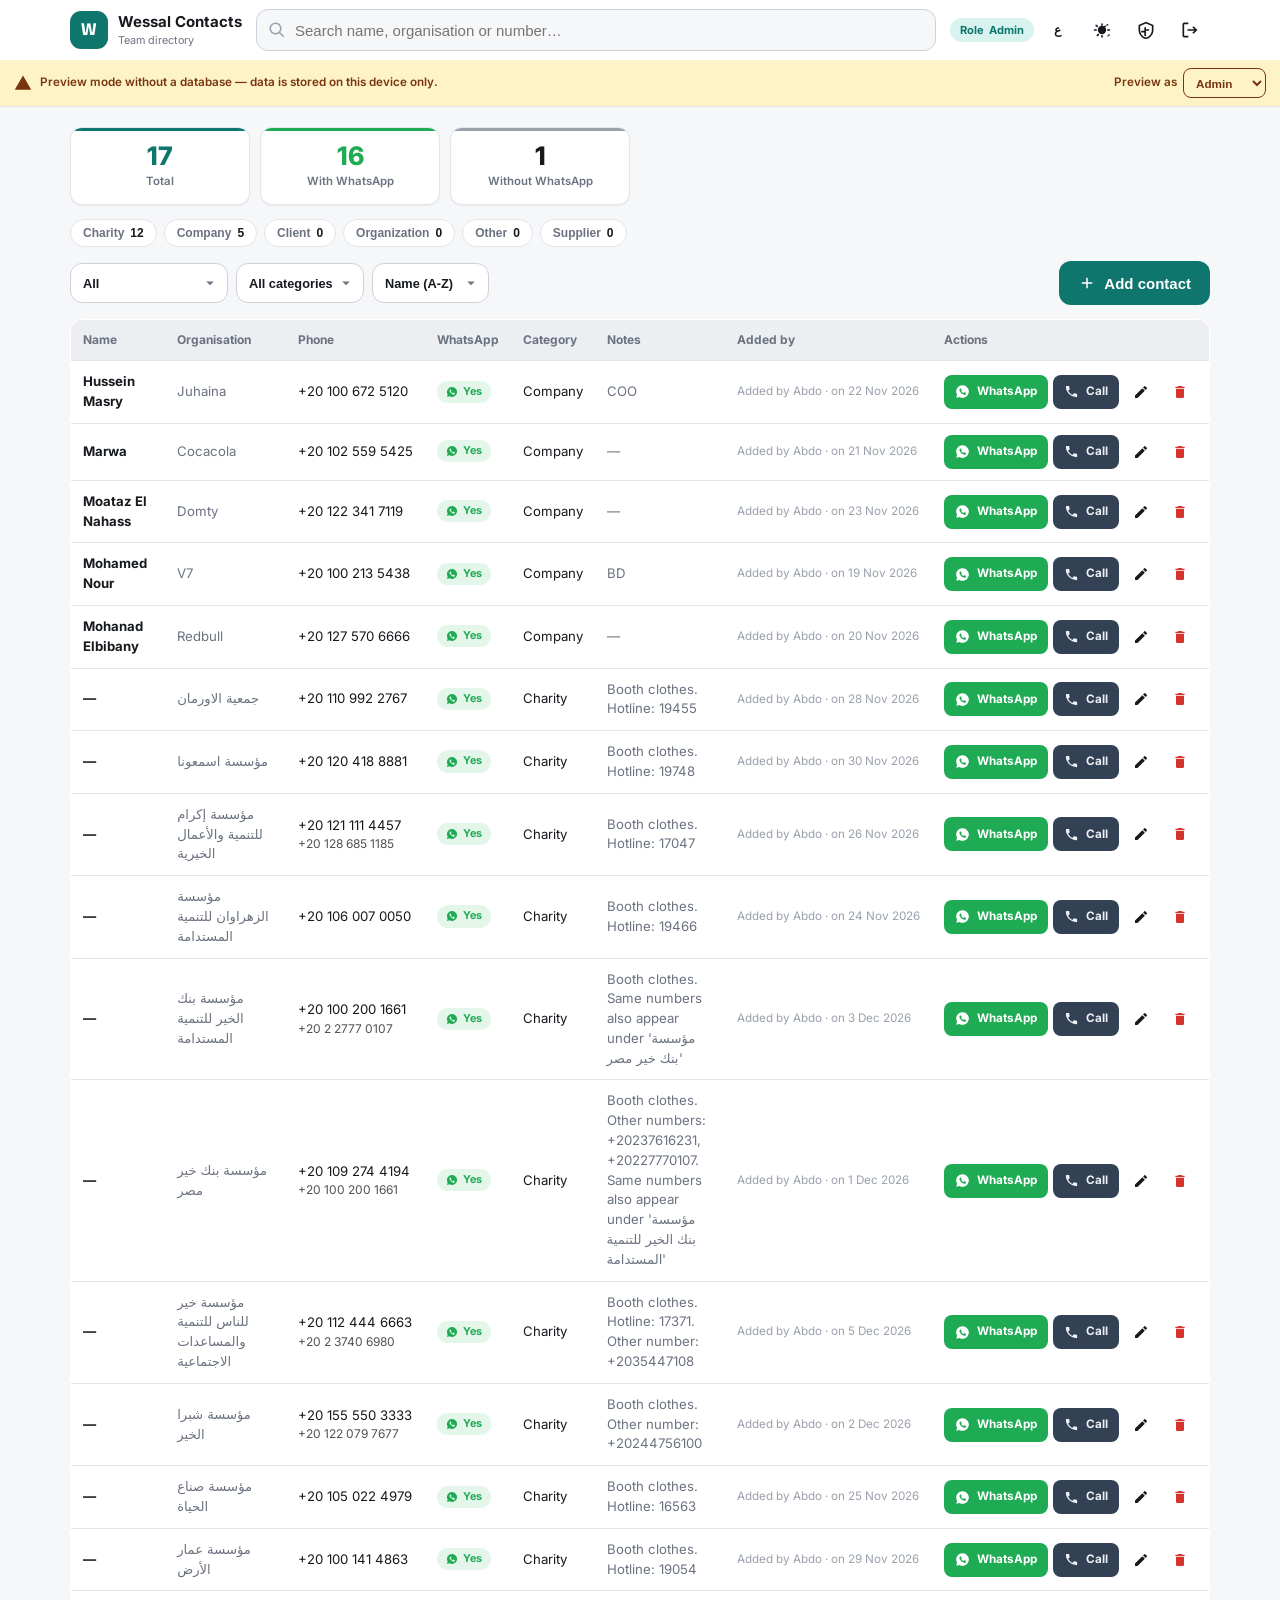
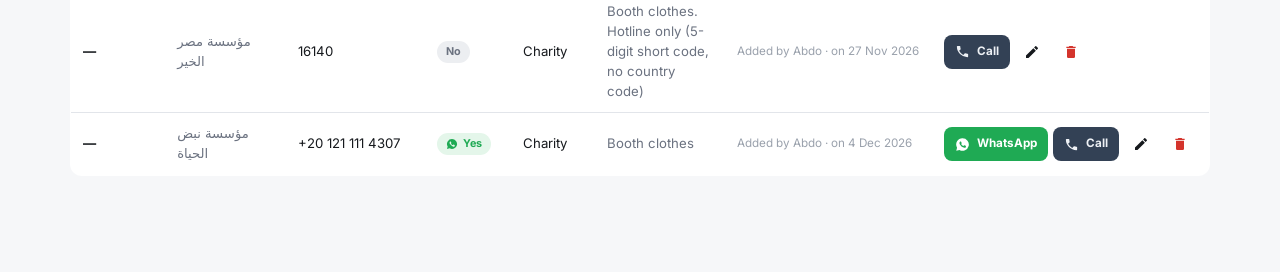
==== index.html @ d9b5bfd0 "Publish site on gh-pages for GitHub Pages" ====
<!DOCTYPE html>
<html lang="ar" dir="rtl" data-theme="light">
<head>
  <meta charset="UTF-8" />
  <meta name="viewport" content="width=device-width, initial-scale=1, viewport-fit=cover" />
  <meta name="description" content="Wessal team contacts directory" />
  <meta name="theme-color" content="#0f766e" />
  <title>Wessal — دليل جهات الاتصال</title>

  <!-- Fonts: Cairo (Arabic-friendly) + Inter (Latin) -->
  <link rel="preconnect" href="https://fonts.googleapis.com" />
  <link rel="preconnect" href="https://fonts.gstatic.com" crossorigin />
  <link href="https://fonts.googleapis.com/css2?family=Cairo:wght@400;500;600;700;800&family=Inter:wght@400;500;600;700&display=swap" rel="stylesheet" />

  <link rel="stylesheet" href="assets/css/styles.css" />
  <link rel="icon" href="data:image/svg+xml,%3Csvg xmlns='http://www.w3.org/2000/svg' viewBox='0 0 64 64'%3E%3Crect width='64' height='64' rx='14' fill='%230f766e'/%3E%3Ctext x='32' y='44' font-family='Cairo,sans-serif' font-size='34' font-weight='700' fill='white' text-anchor='middle'%3EW%3C/text%3E%3C/svg%3E" />
</head>
<body>

<!-- ==================================================================
     LOGIN SCREEN  (username + password only — no sign-up, no reset)
     ================================================================== -->
<section id="login-screen" class="auth" hidden>
  <div class="auth-card">
    <div class="auth-brand">
      <div class="logo-badge" aria-hidden="true">W</div>
      <div>
        <h1 data-i18n="app.title">Wessal</h1>
        <p class="muted" data-i18n="app.tagline">دليل جهات الاتصال</p>
      </div>
    </div>

    <p class="auth-note" data-i18n="auth.subtitle">سجّل الدخول بحساب فريقك</p>

    <form id="login-form" novalidate>
      <label class="field">
        <span class="field-label" data-i18n="auth.username">اسم المستخدم</span>
        <input id="login-username" name="username" type="text" autocomplete="username"
               autocapitalize="none" spellcheck="false" data-i18n-placeholder="auth.usernamePlaceholder"
               placeholder="wessal" required />
      </label>

      <label class="field">
        <span class="field-label" data-i18n="auth.password">كلمة المرور</span>
        <span class="pw-wrap">
          <input id="login-password" name="password" type="password" autocomplete="current-password"
                 data-i18n-placeholder="auth.passwordPlaceholder" placeholder="••••••••" required />
          <button type="button" class="pw-toggle" id="pw-toggle" data-i18n-aria="auth.showPassword"
                  aria-label="Show password">
            <svg viewBox="0 0 24 24" width="20" height="20" aria-hidden="true"><path fill="currentColor" d="M12 5c-5 0-9.3 3.1-11 7 1.7 3.9 6 7 11 7s9.3-3.1 11-7c-1.7-3.9-6-7-11-7Zm0 11.5A4.5 4.5 0 1 1 12 7.5a4.5 4.5 0 0 1 0 9Zm0-2A2.5 2.5 0 1 0 12 9.5a2.5 2.5 0 0 0 0 5Z"/></svg>
          </button>
        </span>
      </label>

      <p id="login-error" class="error-text" role="alert" hidden></p>

      <button type="submit" class="btn btn-primary btn-lg btn-block" id="login-submit">
        <span data-i18n="auth.signIn">تسجيل الدخول</span>
      </button>
    </form>

    <p class="auth-foot muted" data-i18n="auth.help">تحتاج إلى حساب؟ تواصل مع مدير النظام.</p>
  </div>
</section>

<!-- ==================================================================
     MAIN APP
     ================================================================== -->
<div id="app" class="app" hidden>

  <!-- ---------- Header ---------- -->
  <header class="topbar">
    <div class="topbar-inner">
      <div class="brand">
        <div class="logo-badge sm" aria-hidden="true">W</div>
        <div class="brand-text">
          <strong data-i18n="app.title">Wessal</strong>
          <small class="muted" data-i18n="app.tagline">دليل جهات الاتصال</small>
        </div>
      </div>

      <div class="topbar-search">
        <svg class="search-ico" viewBox="0 0 24 24" width="18" height="18" aria-hidden="true"><path fill="currentColor" d="M10 2a8 8 0 1 0 4.9 14.32l5.39 5.39 1.42-1.42-5.39-5.39A8 8 0 0 0 10 2Zm0 2a6 6 0 1 1 0 12 6 6 0 0 1 0-12Z"/></svg>
        <input id="search" type="search" autocomplete="off" data-i18n-placeholder="search.placeholder"
               placeholder="ابحث بالاسم أو الجهة أو الرقم" aria-label="Search" />
        <button class="clear-btn" id="search-clear" type="button" hidden aria-label="Clear">&times;</button>
      </div>

      <div class="topbar-actions">
        <span class="role-chip" id="role-chip" hidden>
          <span data-i18n="header.role">الصلاحية</span>
          <strong id="role-chip-text">Admin</strong>
        </span>

        <button class="icon-btn" id="lang-toggle" type="button" aria-label="Language">
          <span id="lang-label">EN</span>
        </button>

        <button class="icon-btn" id="theme-toggle" type="button" data-i18n-aria="header.theme"
                aria-label="Toggle dark mode">
          <svg class="ico-sun" viewBox="0 0 24 24" width="20" height="20" aria-hidden="true"><path fill="currentColor" d="M12 17a5 5 0 1 1 0-10 5 5 0 0 1 0 10Zm0-13a1 1 0 0 1 1 1v1a1 1 0 1 1-2 0V5a1 1 0 0 1 1-1Zm0 14a1 1 0 0 1 1 1v1a1 1 0 1 1-2 0v-1a1 1 0 0 1 1-1ZM3 11h2a1 1 0 1 1 0 2H3a1 1 0 1 1 0-2Zm16 0h2a1 1 0 1 1 0 2h-2a1 1 0 1 1 0-2ZM5.6 5.6 7 7a1 1 0 0 1-1.4 1.4l-1.4-1.4a1 1 0 0 1 1.4-1.4Zm12.8 12.8L20 20a1 1 0 0 1-1.4-1.4l1.4-1.4a1 1 0 0 1 1.4 1.4ZM18.4 7l1.4-1.4A1 1 0 0 0 17.4 7L16 8.4A1 1 0 1 1 14.6 7ZM7 16.6 5.6 18A1 1 0 0 0 7 19.4l1.4-1.4A1 1 0 0 0 7 16.6Z"/></svg>
          <svg class="ico-moon" viewBox="0 0 24 24" width="20" height="20" aria-hidden="true"><path fill="currentColor" d="M21 13a9 9 0 1 1-10-10 7 7 0 0 0 10 10Z"/></svg>
        </button>

        <button class="icon-btn" id="admin-open" type="button" hidden
                data-i18n-aria="header.adminTools" aria-label="Admin tools">
          <svg viewBox="0 0 24 24" width="20" height="20" aria-hidden="true"><path fill="currentColor" d="M12 2 3 6v6c0 5.2 3.8 9.9 9 10.9 5.2-1 9-5.7 9-10.9V6l-9-4Zm0 2.2 7 3.1V12c0 4.2-2.9 8.1-7 9.1-4.1-1-7-4.9-7-9.1V7.3l7-3.1Zm-1 4.3a1 1 0 0 0-1 1v3.5H7a1 1 0 1 0 0 2h3v3.5a1 1 0 1 0 2 0V13h3a1 1 0 1 0 0-2h-3V9.5a1 1 0 0 0-1-1Z"/></svg>
        </button>

        <button class="icon-btn" id="logout" type="button" data-i18n-aria="header.logout" aria-label="Log out">
          <svg viewBox="0 0 24 24" width="20" height="20" aria-hidden="true"><path fill="currentColor" d="M10 3H5a2 2 0 0 0-2 2v14a2 2 0 0 0 2 2h5v-2H5V5h5V3Zm6.2 4.4-1.4 1.4L17.2 11H9v2h8.2l-2.4 2.2 1.4 1.4L21 12l-4.8-4.6Z"/></svg>
        </button>
      </div>
    </div>

    <!-- ---------- Offline preview banner ---------- -->
    <div class="preview-banner" id="preview-banner" hidden>
      <svg viewBox="0 0 24 24" width="18" height="18" aria-hidden="true"><path fill="currentColor" d="M12 2 1 21h22L12 2Zm1 14h-2v2h2v-2Zm0-7h-2v5h2V9Z"/></svg>
      <span data-i18n="preview.banner">وضع المعاينة بدون قاعدة بيانات — البيانات محفوظة على هذا الجهاز فقط.</span>
      <span class="preview-role">
        <span data-i18n="preview.role">معاينة كـ</span>
        <select id="preview-role">
          <option value="admin" data-i18n="role.admin">مدير</option>
          <option value="member" data-i18n="role.member">عضو</option>
        </select>
      </span>
    </div>
  </header>

  <!-- ---------- Main content ---------- -->
  <main class="content">
    <section class="stats" id="stats" aria-label="Statistics">
      <div class="stat stat-total">
        <span class="stat-value" id="stat-total">0</span>
        <span class="stat-label" data-i18n="stats.total">الإجمالي</span>
      </div>
      <div class="stat stat-wa">
        <span class="stat-value" id="stat-wa">0</span>
        <span class="stat-label" data-i18n="stats.withWa">متوفر واتساب</span>
      </div>
      <div class="stat stat-nowa">
        <span class="stat-value" id="stat-nowa">0</span>
        <span class="stat-label" data-i18n="stats.withoutWa">بدون واتساب</span>
      </div>
    </section>

    <section class="cat-chips" id="cat-chips" aria-label="Categories"></section>

    <section class="toolbar">
      <div class="filters">
        <label class="select-wrap">
          <span class="sr-only" data-i18n="filters.whatsapp">واتساب</span>
          <select id="filter-wa">
            <option value="all" data-i18n="filters.all">الكل</option>
            <option value="yes" data-i18n="filters.withWa">متوفر واتساب</option>
            <option value="no" data-i18n="filters.withoutWa">بدون واتساب</option>
          </select>
        </label>

        <label class="select-wrap">
          <span class="sr-only" data-i18n="filters.category">الفئة</span>
          <select id="filter-cat"><option value="all" data-i18n="filters.allCategories">كل الفئات</option></select>
        </label>

        <label class="select-wrap">
          <span class="sr-only" data-i18n="filters.sort">الترتيب</span>
          <select id="filter-sort">
            <option value="name" data-i18n="filters.sortName">الاسم (أ-ي)</option>
            <option value="newest" data-i18n="filters.sortNewest">الأحدث أولاً</option>
            <option value="category" data-i18n="filters.sortCategory">الفئة</option>
          </select>
        </label>
      </div>

      <button class="btn btn-primary add-top only-desktop" id="add-top" type="button">
        <svg viewBox="0 0 24 24" width="18" height="18" aria-hidden="true"><path fill="currentColor" d="M11 5h2v6h6v2h-6v6h-2v-6H5v-2h6V5Z"/></svg>
        <span data-i18n="btn.add">إضافة جهة اتصال</span>
      </button>
    </section>

    <p class="result-count" id="result-count" hidden></p>

    <!-- Mobile: cards -->
    <section class="cards" id="cards"></section>

    <!-- Desktop: table -->
    <section class="table-wrap">
      <table class="table" id="table">
        <thead>
          <tr>
            <th data-i18n="col.name">الاسم</th>
            <th data-i18n="col.org">الجهة</th>
            <th data-i18n="col.phone">الهاتف</th>
            <th data-i18n="col.wa">واتساب</th>
            <th data-i18n="col.category">الفئة</th>
            <th data-i18n="col.notes">ملاحظات</th>
            <th data-i18n="col.added">أُضيف بواسطة</th>
            <th data-i18n="col.actions">إجراءات</th>
          </tr>
        </thead>
        <tbody id="tbody"></tbody>
      </table>
    </section>

    <!-- Empty state -->
    <section class="empty" id="empty" hidden>
      <div class="empty-ico" aria-hidden="true">
        <svg viewBox="0 0 24 24" width="40" height="40"><path fill="currentColor" d="M20 4H4a2 2 0 0 0-2 2v12a2 2 0 0 0 2 2h16a2 2 0 0 0 2-2V6a2 2 0 0 0-2-2Zm0 4-8 5-8-5V6l8 5 8-5v2Z"/></svg>
      </div>
      <h3 id="empty-title" data-i18n="empty.title">لا توجد جهات اتصال بعد</h3>
      <p class="muted" id="empty-body" data-i18n="empty.body">اضغط + لإضافة أول جهة اتصال.</p>
    </section>
  </main>

  <!-- ---------- Floating add button (mobile) ---------- -->
  <button class="fab" id="fab-add" type="button" data-i18n-aria="btn.add" aria-label="Add contact">
    <svg viewBox="0 0 24 24" width="26" height="26" aria-hidden="true"><path fill="currentColor" d="M11 5h2v6h6v2h-6v6h-2v-6H5v-2h6V5Z"/></svg>
  </button>

  <!-- ---------- Admin panel ---------- -->
  <section class="sheet" id="admin-panel" hidden aria-modal="true" role="dialog">
    <div class="sheet-scrim" data-close-admin></div>
    <div class="sheet-panel">
      <header class="sheet-head">
        <h2 data-i18n="admin.title">أدوات الإدارة</h2>
        <button class="icon-btn" type="button" data-close-admin aria-label="Close">&times;</button>
      </header>
      <div class="sheet-body">
        <div class="admin-grid">
          <button class="admin-card" id="admin-import" type="button">
            <svg viewBox="0 0 24 24" width="22" height="22" aria-hidden="true"><path fill="currentColor" d="M12 3v10.6l3.3-3.3 1.4 1.4-5.7 5.7-5.7-5.7 1.4-1.4L10 13.6V3h2ZM4 19h16v2H4v-2Z"/></svg>
            <strong data-i18n="admin.import">استيراد</strong>
            <span class="muted" data-i18n="admin.importDesc">من ملف CSV أو Excel</span>
          </button>
          <button class="admin-card" id="admin-export" type="button">
            <svg viewBox="0 0 24 24" width="22" height="22" aria-hidden="true"><path fill="currentColor" d="M12 21V10.4L8.7 13.7 7.3 12.3 12 7.6l4.7 4.7-1.4 1.4L12 10.4V21h2ZM4 3h16v2H4V3Z"/></svg>
            <strong data-i18n="admin.export">تصدير</strong>
            <span class="muted" data-i18n="admin.exportDesc">تصدير الكل CSV / Excel</span>
          </button>
          <button class="admin-card" id="admin-cats" type="button">
            <svg viewBox="0 0 24 24" width="22" height="22" aria-hidden="true"><path fill="currentColor" d="M12 2 2 7l10 5 8.2-4.1V15h2V7L12 2ZM4 11.7V16c0 1.7 3.6 3 8 3s8-1.3 8-3v-4.3l-8 4-8-4Z"/></svg>
            <strong data-i18n="admin.cats">إدارة الفئات</strong>
            <span class="muted" data-i18n="admin.catsDesc">إضافة أو تعديل الفئات</span>
          </button>
        </div>
      </div>
    </div>
  </section>

  <!-- ---------- Contact add / edit sheet ---------- -->
  <section class="sheet" id="contact-sheet" hidden aria-modal="true" role="dialog">
    <div class="sheet-scrim" data-close-contact></div>
    <div class="sheet-panel">
      <header class="sheet-head">
        <h2 id="contact-sheet-title" data-i18n="form.addTitle">إضافة جهة اتصال</h2>
        <button class="icon-btn" type="button" data-close-contact aria-label="Close">&times;</button>
      </header>

      <form id="contact-form" class="sheet-body" novalidate>
        <div class="field">
          <label class="field-label" for="f-name" data-i18n="form.name">الاسم</label>
          <input id="f-name" name="name" type="text" autocomplete="off"
                 data-i18n-placeholder="form.namePlaceholder" placeholder="اسم الشخص" />
        </div>

        <div class="field">
          <label class="field-label" for="f-org" data-i18n="form.org">الجهة / المؤسسة</label>
          <input id="f-org" name="organization" type="text" autocomplete="off"
                 data-i18n-placeholder="form.orgPlaceholder" placeholder="اسم الجهة" />
        </div>

        <div class="field">
          <label class="field-label" for="f-phone" data-i18n="form.phone">رقم الهاتف</label>
          <input id="f-phone" name="phone" type="tel" inputmode="tel" autocomplete="off" dir="ltr"
                 data-i18n-placeholder="form.phonePlaceholder" placeholder="010xxxxxxxx" required />
          <small class="hint" id="phone-hint" data-i18n="form.phoneHint">سنحول الرقم تلقائياً إلى صيغة دولية.</small>
        </div>

        <div class="field">
          <label class="field-label" for="f-phone2" data-i18n="form.phone2">رقم ثانٍ (اختياري)</label>
          <input id="f-phone2" name="phone2" type="tel" inputmode="tel" autocomplete="off" dir="ltr"
                 data-i18n-placeholder="form.phone2Placeholder" placeholder="011xxxxxxxx" />
        </div>

        <div class="field">
          <span class="field-label" data-i18n="form.wa">هل يوجد واتساب؟</span>
          <div class="segmented" role="radiogroup" id="f-wa-group">
            <button type="button" class="seg active" data-wa="true">
              <svg viewBox="0 0 24 24" width="16" height="16" aria-hidden="true"><path fill="currentColor" d="M12 2a10 10 0 0 0-8.7 15L2 22l5.2-1.3A10 10 0 1 0 12 2Zm5.6 14.1c-.2.6-1.2 1.2-1.7 1.2-.4 0-1 .1-3.2-.9-2.7-1.2-4.4-4-4.6-4.2-.1-.2-1-1.4-1-2.6s.6-1.8.9-2.1c.2-.2.5-.3.7-.3h.5c.2 0 .4 0 .6.5l.8 2c.1.2.1.4 0 .6l-.4.5c-.1.2-.3.3-.1.6.1.3.6 1.1 1.3 1.7.9.8 1.6 1 1.9 1.1.2.1.4.1.5-.1l.7-.8c.2-.2.3-.2.6-.1l1.9.9c.2.1.4.2.4.3.1.2.1.7-.1 1.3Z"/></svg>
              <span data-i18n="form.yes">نعم</span>
            </button>
            <button type="button" class="seg" data-wa="false">
              <svg viewBox="0 0 24 24" width="16" height="16" aria-hidden="true"><path fill="currentColor" d="M12 2a10 10 0 0 0-8.7 15L2 22l5.2-1.3A10 10 0 1 0 12 2Zm5.6 14.1c-.2.6-1.2 1.2-1.7 1.2-.4 0-1 .1-3.2-.9-2.7-1.2-4.4-4-4.6-4.2-.1-.2-1-1.4-1-2.6s.6-1.8.9-2.1c.2-.2.5-.3.7-.3h.5c.2 0 .4 0 .6.5l.8 2c.1.2.1.4 0 .6l-.4.5c-.1.2-.3.3-.1.6.1.3.6 1.1 1.3 1.7.9.8 1.6 1 1.9 1.1.2.1.4.1.5-.1l.7-.8c.2-.2.3-.2.6-.1l1.9.9c.2.1.4.2.4.3.1.2.1.7-.1 1.3Z"/></svg>
              <span data-i18n="form.no">لا</span>
            </button>
          </div>
        </div>

        <div class="field">
          <label class="field-label" for="f-cat" data-i18n="form.category">الفئة</label>
          <select id="f-cat" name="category"></select>
        </div>

        <div class="field">
          <label class="field-label" for="f-notes" data-i18n="form.notes">ملاحظات (اختياري)</label>
          <textarea id="f-notes" name="notes" rows="2" data-i18n-placeholder="form.notesPlaceholder"
                    placeholder="أي تفاصيل إضافية"></textarea>
        </div>

        <div class="dup-warning" id="dup-warning" hidden>
          <svg viewBox="0 0 24 24" width="20" height="20" aria-hidden="true"><path fill="currentColor" d="M12 2 1 21h22L12 2Zm1 14h-2v2h2v-2Zm0-7h-2v5h2V9Z"/></svg>
          <div>
            <strong data-i18n="dup.title">هذا الرقم مسجّل بالفعل</strong>
            <span id="dup-text"></span>
          </div>
        </div>

        <div class="sheet-actions">
          <button type="button" class="btn btn-ghost" data-close-contact data-i18n="btn.cancel">إلغاء</button>
          <button type="submit" class="btn btn-primary" id="contact-save">
            <span data-i18n="btn.save">حفظ</span>
          </button>
        </div>
      </form>
    </div>
  </section>

  <!-- ---------- Import sheet ---------- -->
  <section class="sheet" id="import-sheet" hidden aria-modal="true" role="dialog">
    <div class="sheet-scrim" data-close-import></div>
    <div class="sheet-panel wide">
      <header class="sheet-head">
        <h2 data-i18n="import.title">استيراد جهات الاتصال</h2>
        <button class="icon-btn" type="button" data-close-import aria-label="Close">&times;</button>
      </header>

      <div class="sheet-body">
        <div class="import-steps" id="import-steps">
          <span class="step active" data-step="1" data-i18n="import.step1">1. اختر الملف</span>
          <span class="step" data-step="2" data-i18n="import.step2">2. طابِق الأعمدة</span>
          <span class="step" data-step="3" data-i18n="import.step3">3. عاين واستورد</span>
        </div>

        <div class="import-pane" id="import-pane-1">
          <label class="dropzone" id="dropzone">
            <input type="file" id="file-input" class="file-input" accept=".csv,.xlsx,.xls,.txt" />
            <svg viewBox="0 0 24 24" width="34" height="34" aria-hidden="true"><path fill="currentColor" d="M12 3v10.6l3.3-3.3 1.4 1.4-5.7 5.7-5.7-5.7 1.4-1.4L10 13.6V3h2ZM4 19h16v2H4v-2Z"/></svg>
            <strong data-i18n="import.choose">اختر ملف CSV أو Excel</strong>
            <span class="muted" data-i18n="import.chooseHint">أو اسحبه وأفلته هنا</span>
          </label>
          <p class="hint" data-i18n="import.sheetHint">اقرأ فقط ورقة &quot;Contacts&quot; من ملف Excel إن وُجدت أكثر من ورقة.</p>
        </div>

        <div class="import-pane" id="import-pane-2" hidden>
          <h4 data-i18n="import.mappingTitle">طابِق أعمدة الملف مع الحقول</h4>
          <div class="mapping-grid" id="mapping-grid"></div>
          <div class="sheet-actions">
            <button type="button" class="btn btn-ghost" id="import-back" data-i18n="btn.back">رجوع</button>
            <button type="button" class="btn btn-primary" id="import-preview" data-i18n="import.preview">معاينة</button>
          </div>
        </div>

        <div class="import-pane" id="import-pane-3" hidden>
          <div class="preview-summary" id="preview-summary"></div>
          <div class="preview-scroll">
            <table class="table preview" id="preview-table">
              <thead><tr id="preview-head"></tr></thead>
              <tbody id="preview-body"></tbody>
            </table>
          </div>
          <label class="check">
            <input type="checkbox" id="skip-dupes" checked />
            <span data-i18n="import.skipDupes">تخطّي الأرقام المكرّرة</span>
          </label>
          <div class="sheet-actions">
            <button type="button" class="btn btn-ghost" id="import-back2" data-i18n="btn.back">رجوع</button>
            <button type="button" class="btn btn-primary" id="import-run" data-i18n="import.run">استيراد</button>
          </div>
        </div>
      </div>
    </div>
  </section>

  <!-- ---------- Categories sheet ---------- -->
  <section class="sheet" id="cat-sheet" hidden aria-modal="true" role="dialog">
    <div class="sheet-scrim" data-close-cats></div>
    <div class="sheet-panel">
      <header class="sheet-head">
        <h2 data-i18n="cat.title">إدارة الفئات</h2>
        <button class="icon-btn" type="button" data-close-cats aria-label="Close">&times;</button>
      </header>
      <div class="sheet-body">
        <ul class="cat-list" id="cat-list"></ul>
        <form class="cat-add" id="cat-add-form">
          <input id="cat-new" type="text" data-i18n-placeholder="cat.newPlaceholder" placeholder="اسم فئة جديدة" required />
          <button type="submit" class="btn btn-primary" data-i18n="cat.add">إضافة</button>
        </form>
      </div>
    </div>
  </section>

  <!-- ---------- Export sheet ---------- -->
  <section class="sheet" id="export-sheet" hidden aria-modal="true" role="dialog">
    <div class="sheet-scrim" data-close-export></div>
    <div class="sheet-panel small">
      <header class="sheet-head">
        <h2 data-i18n="export.title">تصدير جهات الاتصال</h2>
        <button class="icon-btn" type="button" data-close-export aria-label="Close">&times;</button>
      </header>
      <div class="sheet-body">
        <p class="muted" id="export-count" style="margin-bottom:16px"></p>
        <div class="admin-grid">
          <button class="admin-card" id="export-csv" type="button">
            <svg viewBox="0 0 24 24" width="22" height="22" aria-hidden="true"><path fill="currentColor" d="M14 2H6a2 2 0 0 0-2 2v16a2 2 0 0 0 2 2h12a2 2 0 0 0 2-2V8l-6-6Zm0 2.5L17.5 8H14V4.5Z"/></svg>
            <strong data-i18n="export.csv">تصدير CSV</strong>
            <span class="muted" data-i18n="export.csvDesc">يعمل مع Excel و Google Sheets</span>
          </button>
          <button class="admin-card" id="export-xlsx" type="button">
            <svg viewBox="0 0 24 24" width="22" height="22" aria-hidden="true"><path fill="currentColor" d="M14 2H6a2 2 0 0 0-2 2v16a2 2 0 0 0 2 2h12a2 2 0 0 0 2-2V8l-6-6Zm0 2.5L17.5 8H14V4.5Z"/></svg>
            <strong data-i18n="export.xlsx">تصدير Excel</strong>
            <span class="muted" data-i18n="export.xlsxDesc">ملف .xlsx جاهز</span>
          </button>
        </div>
        <div class="sheet-actions">
          <button type="button" class="btn btn-ghost" data-close-export data-i18n="btn.close">إغلاق</button>
        </div>
      </div>
    </div>
  </section>

  <!-- ---------- Confirm dialog ---------- -->
  <section class="sheet" id="confirm-sheet" hidden aria-modal="true" role="dialog">
    <div class="sheet-scrim" data-close-confirm></div>
    <div class="sheet-panel small">
      <header class="sheet-head">
        <h2 id="confirm-title" data-i18n="confirm.deleteTitle">حذف جهة الاتصال؟</h2>
      </header>
      <div class="sheet-body">
        <p id="confirm-text" class="muted" data-i18n="confirm.deleteText">لا يمكن التراجع عن هذا الإجراء.</p>
        <div class="sheet-actions">
          <button type="button" class="btn btn-ghost" data-close-confirm data-i18n="btn.cancel">إلغاء</button>
          <button type="button" class="btn btn-danger" id="confirm-ok" data-i18n="btn.delete">حذف</button>
        </div>
      </div>
    </div>
  </section>

  <!-- ---------- Toasts ---------- -->
  <div class="toasts" id="toasts" aria-live="polite"></div>
</div>

<!-- ==================================================================
     SCRIPTS — plain scripts (no build step, no bundler).
     Order matters. Each file attaches to the global `W` namespace.
     ================================================================== -->
<script src="config.js"></script>
<script src="assets/js/i18n.js"></script>
<script src="assets/js/normalize.js"></script>
<script src="assets/js/seed-data.js"></script>
<script src="assets/js/db.js"></script>
<script src="assets/js/store.js"></script>
<script src="assets/js/io.js"></script>
<script src="assets/js/ui.js"></script>
<script src="assets/js/app.js"></script>
</body>
</html>
---- assets/css/styles.css ----
/* =====================================================================
 * Wessal Contacts — stylesheet
 * Mobile-first. Uses CSS logical properties (inline-start/end) so the
 * same rules serve both LTR (English) and RTL (Arabic) automatically.
 * ===================================================================== */

/* ---------- Design tokens ---------- */
:root {
  --bg:            #f6f7f9;
  --bg-elevated:   #ffffff;
  --bg-sunken:     #eceef1;
  --border:        #e2e5ea;
  --border-strong: #cdd2da;
  --text:          #16191d;
  --text-muted:    #6b7280;
  --text-faint:    #9aa1ac;

  --brand:         #0f766e;
  --brand-hover:   #115e59;
  --brand-soft:    #d7f2ef;
  --brand-contrast:#ffffff;

  --wa:            #1faa54;
  --wa-hover:      #178f45;
  --wa-soft:       #e4f6ea;

  --danger:        #d4342c;
  --danger-hover:  #b52a23;
  --danger-soft:   #fdeceb;

  --call:          #334155;
  --call-hover:    #1e293b;
  --call-soft:     #eef1f5;

  --radius-sm: 8px;
  --radius:    12px;
  --radius-lg: 18px;
  --shadow-sm: 0 1px 2px rgba(16, 24, 40, .06);
  --shadow:    0 4px 14px rgba(16, 24, 40, .08);
  --shadow-lg: 0 18px 48px rgba(16, 24, 40, .18);

  --font-ar: "Cairo", "Segoe UI", Tahoma, sans-serif;
  --font-en: "Inter", "Segoe UI", system-ui, -apple-system, sans-serif;

  --topbar-h: 60px;
}

[data-theme="dark"] {
  --bg:            #0e1116;
  --bg-elevated:   #161b22;
  --bg-sunken:     #1c2230;
  --border:        #262d38;
  --border-strong: #364052;
  --text:          #e8ecf1;
  --text-muted:    #98a2b3;
  --text-faint:    #6b7484;

  --brand:         #14b8a6;
  --brand-hover:   #0d9488;
  --brand-soft:    #10332f;
  --brand-contrast:#04211e;

  --wa:            #25d366;
  --wa-hover:      #1eb856;
  --wa-soft:       #10281a;

  --danger:        #f97066;
  --danger-hover:  #f04438;
  --danger-soft:   #33191a;

  --call:          #cbd5e1;
  --call-hover:    #e2e8f0;
  --call-soft:     #1f2733;

  --shadow-sm: 0 1px 2px rgba(0, 0, 0, .4);
  --shadow:    0 4px 14px rgba(0, 0, 0, .45);
  --shadow-lg: 0 18px 48px rgba(0, 0, 0, .6);
}

/* ---------- Reset ---------- */
*, *::before, *::after { box-sizing: border-box; }

/* The `hidden` attribute must always win over our display rules. */
[hidden] { display: none !important; }

html, body {
  margin: 0;
  padding: 0;
  background: var(--bg);
  color: var(--text);
  font-family: var(--font-en);
  font-size: 15px;
  line-height: 1.5;
  -webkit-text-size-adjust: 100%;
}

/* Arabic pages get the Arabic-first font stack */
html[lang="ar"] body { font-family: var(--font-ar); }
html[lang="ar"] input, html[lang="ar"] select, html[lang="ar"] textarea,
html[lang="ar"] button { font-family: var(--font-ar); }

h1, h2, h3, h4 { margin: 0; font-weight: 700; line-height: 1.3; }
p { margin: 0; }
ul { margin: 0; padding: 0; list-style: none; }
a { color: var(--brand); text-decoration: none; }

button, input, select, textarea { font-size: inherit; color: inherit; }
button { cursor: pointer; border: 0; background: none; }

.muted  { color: var(--text-muted); font-size: .85rem; }
.hint   { color: var(--text-faint); font-size: .78rem; }
.sr-only {
  position: absolute; width: 1px; height: 1px; padding: 0; margin: -1px;
  overflow: hidden; clip: rect(0 0 0 0); white-space: nowrap; border: 0;
}

:focus-visible { outline: 2px solid var(--brand); outline-offset: 2px; }

/* =====================================================================
   Buttons
   ===================================================================== */
.btn {
  display: inline-flex;
  align-items: center;
  justify-content: center;
  gap: 8px;
  min-height: 44px;
  padding: 0 18px;
  border-radius: var(--radius);
  font-weight: 600;
  border: 1px solid transparent;
  transition: background-color .15s ease, border-color .15s ease, transform .08s ease;
  white-space: nowrap;
}
.btn:active { transform: scale(.985); }
.btn:disabled { opacity: .55; cursor: not-allowed; }

.btn-primary { background: var(--brand); color: var(--brand-contrast); }
.btn-primary:hover:not(:disabled) { background: var(--brand-hover); }

.btn-ghost { background: var(--bg-sunken); color: var(--text); border-color: var(--border); }
.btn-ghost:hover:not(:disabled) { background: var(--border); }

.btn-danger { background: var(--danger); color: #fff; }
.btn-danger:hover:not(:disabled) { background: var(--danger-hover); }

.btn-lg { min-height: 52px; font-size: 1rem; }
.btn-block { width: 100%; }

.icon-btn {
  display: inline-flex;
  align-items: center;
  justify-content: center;
  width: 40px; height: 40px;
  border-radius: var(--radius-sm);
  color: var(--text);
  border: 1px solid transparent;
  transition: background-color .15s ease;
}
.icon-btn:hover { background: var(--bg-sunken); }

/* Sun in light mode, moon in dark */
.ico-moon { display: none; }
[data-theme="dark"] .ico-sun  { display: none; }
[data-theme="dark"] .ico-moon { display: block; }

/* =====================================================================
   Login screen
   ===================================================================== */
.auth {
  min-height: 100dvh;
  display: grid;
  place-items: center;
  padding: 24px 18px;
  background:
    radial-gradient(1000px 520px at 50% -10%, var(--brand-soft), transparent 62%),
    var(--bg);
}

.auth-card {
  width: 100%;
  max-width: 400px;
  background: var(--bg-elevated);
  border: 1px solid var(--border);
  border-radius: var(--radius-lg);
  box-shadow: var(--shadow-lg);
  padding: 30px 24px 24px;
}

.auth-brand { display: flex; align-items: center; gap: 14px; margin-bottom: 6px; }
.auth-brand h1 { font-size: 1.5rem; letter-spacing: -.01em; }
.auth-note { color: var(--text-muted); margin-bottom: 22px; font-size: .95rem; }
.auth-foot { margin-top: 18px; text-align: center; font-size: .8rem; }

.logo-badge {
  display: grid; place-items: center;
  width: 52px; height: 52px;
  border-radius: 14px;
  background: var(--brand);
  color: var(--brand-contrast);
  font-weight: 800;
  font-size: 1.5rem;
  font-family: var(--font-ar);
  flex-shrink: 0;
}
.logo-badge.sm { width: 38px; height: 38px; font-size: 1.15rem; border-radius: 11px; }

/* =====================================================================
   Form fields
   ===================================================================== */
.field { display: block; margin-bottom: 16px; }
.field-label {
  display: block;
  margin-bottom: 6px;
  font-size: .84rem;
  font-weight: 600;
  color: var(--text-muted);
}
.field input[type="text"],
.field input[type="tel"],
.field input[type="password"],
.field input[type="search"],
.field select,
.field textarea {
  width: 100%;
  min-height: 46px;
  padding: 10px 13px;
  border: 1px solid var(--border-strong);
  border-radius: var(--radius);
  background: var(--bg-elevated);
  color: var(--text);
  transition: border-color .15s ease, box-shadow .15s ease;
}
.field textarea { min-height: 72px; resize: vertical; }
.field input:focus, .field select:focus, .field textarea:focus {
  outline: none;
  border-color: var(--brand);
  box-shadow: 0 0 0 3px var(--brand-soft);
}
/* Phone inputs always read LTR even in an RTL page */
.field input[dir="ltr"] { text-align: left; }

.pw-wrap { position: relative; display: block; }
.pw-wrap input { padding-inline-end: 46px; }
.pw-toggle {
  position: absolute;
  inset-inline-end: 4px;
  top: 50%;
  transform: translateY(-50%);
  width: 38px; height: 38px;
  display: grid; place-items: center;
  border-radius: var(--radius-sm);
  color: var(--text-muted);
}
.pw-toggle:hover { background: var(--bg-sunken); color: var(--text); }

.error-text {
  margin-bottom: 14px;
  padding: 10px 12px;
  border-radius: var(--radius-sm);
  background: var(--danger-soft);
  color: var(--danger);
  font-size: .85rem;
  font-weight: 600;
}

/* Segmented yes/no control */
.segmented {
  display: inline-flex;
  gap: 4px;
  padding: 4px;
  background: var(--bg-sunken);
  border-radius: var(--radius);
  border: 1px solid var(--border);
}
.seg {
  display: inline-flex; align-items: center; gap: 6px;
  min-height: 38px;
  padding: 0 16px;
  border-radius: 9px;
  font-weight: 600;
  font-size: .9rem;
  color: var(--text-muted);
  transition: background-color .15s ease, color .15s ease;
}
.seg.active { background: var(--bg-elevated); color: var(--brand); box-shadow: var(--shadow-sm); }

/* =====================================================================
   Top bar
   ===================================================================== */
.app { min-height: 100dvh; display: flex; flex-direction: column; }

.topbar {
  position: sticky;
  top: 0;
  z-index: 40;
  background: var(--bg-elevated);
  border-bottom: 1px solid var(--border);
  padding-top: env(safe-area-inset-top);
}
.topbar-inner {
  max-width: 1180px;
  margin: 0 auto;
  min-height: var(--topbar-h);
  padding: 8px 14px;
  display: flex;
  align-items: center;
  gap: 10px;
}

/* On phones the search gets its own full-width row so every button
   in the header stays comfortably tappable. */
@media (max-width: 760px) {
  .topbar-inner { flex-wrap: wrap; }
  .topbar-search {
    order: 3;
    flex-basis: 100%;
  }
  .topbar-actions { margin-inline-start: auto; }
  .role-chip { font-size: .68rem; padding: 3px 8px; }
}

.brand { display: flex; align-items: center; gap: 10px; flex-shrink: 0; }
.brand-text { display: none; line-height: 1.15; }
.brand-text strong { display: block; font-size: 1rem; }
.brand-text small { font-size: .72rem; }

.topbar-search {
  position: relative;
  flex: 1 1 auto;
  min-width: 0;
  display: flex;
  align-items: center;
}
.topbar-search input {
  width: 100%;
  min-height: 42px;
  padding: 8px 38px 8px 38px;
  border: 1px solid var(--border-strong);
  border-radius: var(--radius);
  background: var(--bg);
  color: var(--text);
}
html[dir="rtl"] .topbar-search input { padding: 8px 38px 8px 38px; }
.topbar-search input:focus {
  outline: none; border-color: var(--brand);
  box-shadow: 0 0 0 3px var(--brand-soft);
}
.search-ico {
  position: absolute;
  inset-inline-start: 12px;
  color: var(--text-faint);
  pointer-events: none;
}
.clear-btn {
  position: absolute;
  inset-inline-end: 6px;
  width: 30px; height: 30px;
  border-radius: 50%;
  font-size: 1.25rem;
  line-height: 1;
  color: var(--text-muted);
}
.clear-btn:hover { background: var(--bg-sunken); }

.topbar-actions { display: flex; align-items: center; gap: 4px; flex-shrink: 0; }

.role-chip {
  display: inline-flex;
  align-items: center;
  gap: 5px;
  padding: 4px 10px;
  border-radius: 999px;
  background: var(--brand-soft);
  color: var(--brand);
  font-size: .74rem;
  font-weight: 700;
  white-space: nowrap;
}

#lang-toggle span { font-size: .8rem; font-weight: 800; letter-spacing: .02em; }

.preview-banner {
  display: flex;
  align-items: center;
  gap: 8px;
  flex-wrap: wrap;
  padding: 8px 14px;
  background: #fef3c7;
  color: #78350f;
  font-size: .78rem;
  font-weight: 600;
}
[data-theme="dark"] .preview-banner { background: #3a2d0c; color: #fcd34d; }
.preview-role { display: inline-flex; align-items: center; gap: 6px; margin-inline-start: auto; }
.preview-role select {
  min-height: 30px;
  padding: 2px 8px;
  border-radius: var(--radius-sm);
  border: 1px solid currentColor;
  background: transparent;
  color: inherit;
  font-size: .78rem;
  font-weight: 600;
}

/* =====================================================================
   Content + stats
   ===================================================================== */
.content {
  flex: 1;
  width: 100%;
  max-width: 1180px;
  margin: 0 auto;
  padding: 16px 14px 96px;
}

.stats {
  display: grid;
  grid-template-columns: repeat(3, 1fr);
  gap: 10px;
  margin-bottom: 14px;
}
.stat {
  background: var(--bg-elevated);
  border: 1px solid var(--border);
  border-radius: var(--radius);
  padding: 14px 12px;
  text-align: center;
  box-shadow: var(--shadow-sm);
  position: relative;
  overflow: hidden;
}
.stat::before {
  content: "";
  position: absolute;
  inset-block-start: 0; inset-inline: 0;
  height: 3px;
}
.stat-total::before { background: var(--brand); }
.stat-wa::before    { background: var(--wa); }
.stat-nowa::before  { background: var(--text-faint); }
.stat-value { display: block; font-size: 1.7rem; font-weight: 800; line-height: 1.1; }
.stat-total .stat-value { color: var(--brand); }
.stat-wa .stat-value    { color: var(--wa); }
.stat-label { display: block; margin-top: 3px; font-size: .76rem; color: var(--text-muted); font-weight: 600; }

/* Category counter chips */
.cat-chips {
  display: flex;
  flex-wrap: wrap;
  gap: 7px;
  margin-bottom: 14px;
}
.cat-chip {
  display: inline-flex;
  align-items: center;
  gap: 6px;
  padding: 6px 12px;
  border-radius: 999px;
  border: 1px solid var(--border);
  background: var(--bg-elevated);
  font-size: .8rem;
  font-weight: 600;
  color: var(--text-muted);
}
.cat-chip b { color: var(--text); font-weight: 800; }
.cat-chip.is-active { border-color: var(--brand); background: var(--brand-soft); color: var(--brand); }
.cat-chip.is-active b { color: var(--brand); }

/* =====================================================================
   Toolbar + filters
   ===================================================================== */
.toolbar {
  display: flex;
  align-items: center;
  gap: 10px;
  margin-bottom: 14px;
}
.filters { display: flex; gap: 8px; flex: 1; min-width: 0; overflow-x: auto; }
.select-wrap { flex: 0 0 auto; }
.select-wrap select {
  min-height: 40px;
  padding: 6px 30px 6px 12px;
  border: 1px solid var(--border-strong);
  border-radius: var(--radius);
  background: var(--bg-elevated);
  color: var(--text);
  font-size: .85rem;
  font-weight: 600;
  appearance: none;
  background-image: url("data:image/svg+xml,%3Csvg xmlns='http://www.w3.org/2000/svg' viewBox='0 0 24 24' fill='%236b7280'%3E%3Cpath d='M7 10l5 5 5-5z'/%3E%3C/svg%3E");
  background-repeat: no-repeat;
  background-position: right 8px center;
  background-size: 18px;
  padding-inline-end: 30px;
}
html[dir="rtl"] .select-wrap select { background-position: left 8px center; }
.add-top { display: none; }

.result-count {
  margin-bottom: 10px;
  font-size: .82rem;
  color: var(--text-muted);
  font-weight: 600;
}

/* =====================================================================
   Contact cards (mobile)
   ===================================================================== */
.cards { display: grid; gap: 12px; }

.card {
  background: var(--bg-elevated);
  border: 1px solid var(--border);
  border-radius: var(--radius);
  padding: 14px;
  box-shadow: var(--shadow-sm);
}
.card-head { display: flex; align-items: flex-start; gap: 10px; margin-bottom: 10px; }
.avatar {
  flex-shrink: 0;
  width: 42px; height: 42px;
  border-radius: 12px;
  display: grid; place-items: center;
  background: var(--brand-soft);
  color: var(--brand);
  font-weight: 800;
  font-size: 1.05rem;
}
.card-titles { min-width: 0; flex: 1; }
.card-name {
  font-weight: 700;
  font-size: 1rem;
  line-height: 1.25;
  overflow-wrap: anywhere;
}
.card-org { font-size: .85rem; color: var(--text-muted); overflow-wrap: anywhere; }
.card-badges { display: flex; flex-wrap: wrap; gap: 6px; margin-bottom: 10px; }
.badge {
  display: inline-flex;
  align-items: center;
  gap: 5px;
  padding: 3px 9px;
  border-radius: 999px;
  font-size: .72rem;
  font-weight: 700;
}
.badge-wa { background: var(--wa-soft); color: var(--wa); }
.badge-nowa { background: var(--bg-sunken); color: var(--text-muted); }
.badge-cat { background: var(--bg-sunken); color: var(--text-muted); }
.badge-extra { background: var(--brand-soft); color: var(--brand); }

.card-phones { display: grid; gap: 8px; margin-bottom: 12px; }
.phone-row {
  display: grid;
  gap: 8px;
  padding: 10px 11px;
  background: var(--bg);
  border: 1px solid var(--border);
  border-radius: var(--radius-sm);
}
.phone-top { display: flex; align-items: baseline; gap: 8px; }
.phone-num {
  flex: 1;
  min-width: 0;
  font-family: var(--font-en);
  font-size: .95rem;
  font-weight: 600;
  direction: ltr;
  text-align: start;
  overflow-wrap: anywhere;
}
.phone-tag { font-size: .68rem; color: var(--text-faint); font-weight: 700; }
.phone-actions { display: grid; grid-template-columns: 1fr 1fr; gap: 8px; }
.phone-actions.single { grid-template-columns: 1fr; }
.phone-actions .action-btn { width: 100%; }

.card-actions { display: grid; grid-template-columns: 1fr 1fr; gap: 8px; }
.action-btn {
  display: inline-flex;
  align-items: center;
  justify-content: center;
  gap: 7px;
  min-height: 46px;
  border-radius: var(--radius);
  font-weight: 700;
  font-size: .9rem;
  transition: filter .15s ease;
}
.action-btn:hover { filter: brightness(1.06); }
.action-wa { background: var(--wa); color: #fff; }
.action-call { background: var(--call); color: var(--call-soft); }
[data-theme="dark"] .action-call { color: #1e293b; }

.card-foot {
  display: flex;
  align-items: center;
  gap: 6px;
  margin-top: 12px;
  padding-top: 10px;
  border-top: 1px dashed var(--border);
  font-size: .73rem;
  color: var(--text-faint);
}
.card-foot .spacer { flex: 1; }
.notes {
  margin-top: 10px;
  padding: 9px 11px;
  background: var(--bg);
  border-inline-start: 3px solid var(--border-strong);
  border-radius: var(--radius-sm);
  font-size: .8rem;
  color: var(--text-muted);
  white-space: pre-wrap;
  overflow-wrap: anywhere;
}
.mini-btn {
  display: inline-flex;
  align-items: center;
  gap: 5px;
  min-height: 34px;
  padding: 0 10px;
  border-radius: var(--radius-sm);
  font-size: .78rem;
  font-weight: 700;
  color: var(--text-muted);
  border: 1px solid var(--border);
}
.mini-btn:hover { background: var(--bg-sunken); color: var(--text); }
.mini-btn.danger { color: var(--danger); border-color: var(--danger-soft); }
.mini-btn.danger:hover { background: var(--danger-soft); }

/* =====================================================================
   Table (desktop)
   ===================================================================== */
.table-wrap { display: none; overflow-x: auto; -webkit-overflow-scrolling: touch; }
.table {
  width: 100%;
  min-width: 880px;
  border-collapse: collapse;
  background: var(--bg-elevated);
  border: 1px solid var(--border);
  border-radius: var(--radius);
  overflow: hidden;
  font-size: .88rem;
}
.table th {
  text-align: start;
  padding: 11px 12px;
  background: var(--bg-sunken);
  font-weight: 700;
  font-size: .8rem;
  color: var(--text-muted);
  white-space: nowrap;
  border-bottom: 1px solid var(--border);
}
.table td {
  padding: 11px 12px;
  border-bottom: 1px solid var(--border);
  vertical-align: middle;
}
.table tbody tr:last-child td { border-bottom: 0; }
.table tbody tr:hover { background: var(--bg); }
.td-name { font-weight: 700; overflow-wrap: break-word; }
.td-org  { color: var(--text-muted); overflow-wrap: break-word; }
.td-phone { font-family: var(--font-en); direction: ltr; white-space: nowrap; }
.td-notes { color: var(--text-muted); max-width: 220px; overflow-wrap: break-word; }
.td-added { color: var(--text-faint); font-size: .78rem; white-space: nowrap; }
.td-wa { white-space: nowrap; }
.row-actions { display: flex; gap: 5px; align-items: center; }
.row-actions .action-btn { min-height: 34px; padding: 0 11px; font-size: .78rem; border-radius: var(--radius-sm); }
.row-actions .icon-btn { width: 34px; height: 34px; }
.row-actions .icon-btn.danger { color: var(--danger); }
.row-actions .icon-btn.danger:hover { background: var(--danger-soft); }

/* =====================================================================
   Empty state
   ===================================================================== */
.empty { text-align: center; padding: 54px 18px; color: var(--text-muted); }
.empty-ico {
  display: grid; place-items: center;
  width: 78px; height: 78px;
  margin: 0 auto 14px;
  border-radius: 50%;
  background: var(--bg-sunken);
  color: var(--text-faint);
}
.empty h3 { margin-bottom: 6px; color: var(--text); }

/* =====================================================================
   FAB
   ===================================================================== */
.fab {
  position: fixed;
  inset-inline-end: 18px;
  bottom: calc(18px + env(safe-area-inset-bottom));
  z-index: 45;
  width: 58px; height: 58px;
  border-radius: 50%;
  display: grid; place-items: center;
  background: var(--brand);
  color: var(--brand-contrast);
  box-shadow: var(--shadow-lg);
}
.fab:hover { background: var(--brand-hover); }
.fab:active { transform: scale(.94); }

/* =====================================================================
   Sheets / modals
   ===================================================================== */
.sheet { position: fixed; inset: 0; z-index: 60; }
.sheet[hidden] { display: none; }
.sheet-scrim { position: absolute; inset: 0; background: rgba(8, 12, 18, .5); backdrop-filter: blur(2px); }
.sheet-panel {
  position: absolute;
  inset-inline: 0;
  bottom: 0;
  max-height: 92dvh;
  display: flex;
  flex-direction: column;
  background: var(--bg-elevated);
  border-radius: var(--radius-lg) var(--radius-lg) 0 0;
  box-shadow: var(--shadow-lg);
  animation: slide-up .22s ease;
}
@keyframes slide-up { from { transform: translateY(18px); opacity: .6; } to { transform: none; opacity: 1; } }

.sheet-head {
  display: flex;
  align-items: center;
  justify-content: space-between;
  gap: 12px;
  padding: 15px 16px 12px;
  border-bottom: 1px solid var(--border);
}
.sheet-head h2 { font-size: 1.05rem; }
.sheet-body {
  padding: 16px;
  overflow-y: auto;
  -webkit-overflow-scrolling: touch;
}
.sheet-actions {
  display: flex;
  gap: 9px;
  justify-content: flex-end;
  margin-top: 18px;
  padding-top: 14px;
  border-top: 1px solid var(--border);
}
.sheet-actions .btn { flex: 1; }

.admin-grid { display: grid; gap: 10px; }
.admin-card {
  display: grid;
  gap: 3px;
  justify-items: start;
  padding: 14px;
  border: 1px solid var(--border);
  border-radius: var(--radius);
  background: var(--bg);
  text-align: start;
  color: var(--brand);
  transition: border-color .15s ease, background-color .15s ease;
}
.admin-card:hover { border-color: var(--brand); background: var(--brand-soft); }
.admin-card strong { color: var(--text); font-size: .98rem; }
.admin-card .muted { font-size: .78rem; }

/* =====================================================================
   Import flow
   ===================================================================== */
.import-steps { display: flex; gap: 8px; margin-bottom: 16px; flex-wrap: wrap; }
.step {
  padding: 5px 11px;
  border-radius: 999px;
  background: var(--bg-sunken);
  color: var(--text-faint);
  font-size: .78rem;
  font-weight: 700;
}
.step.active { background: var(--brand); color: var(--brand-contrast); }
.step.done { background: var(--brand-soft); color: var(--brand); }

.dropzone {
  position: relative;
  display: grid;
  place-items: center;
  gap: 6px;
  padding: 34px 18px;
  border: 2px dashed var(--border-strong);
  border-radius: var(--radius);
  background: var(--bg);
  color: var(--brand);
  text-align: center;
  cursor: pointer;
  transition: border-color .15s ease, background-color .15s ease;
}
/* The real file input covers the dropzone, so clicking anywhere in the
   box opens the picker and the input stays keyboard/assistive accessible. */
.file-input {
  position: absolute;
  inset: 0;
  width: 100%;
  height: 100%;
  opacity: .01;
  cursor: pointer;
}
.dropzone:hover, .dropzone.dragover { border-color: var(--brand); background: var(--brand-soft); }
.dropzone strong { color: var(--text); font-size: .98rem; }

.mapping-grid { display: grid; gap: 10px; margin-bottom: 6px; }
.map-row {
  display: grid;
  grid-template-columns: 1fr auto 1fr;
  align-items: center;
  gap: 9px;
}
.map-row label { font-size: .85rem; font-weight: 600; }
.map-row select {
  min-height: 42px;
  padding: 6px 10px;
  border: 1px solid var(--border-strong);
  border-radius: var(--radius-sm);
  background: var(--bg-elevated);
  color: var(--text);
  font-size: .85rem;
  min-width: 0;
}
.map-arrow { color: var(--text-faint); font-size: 1.1rem; }

.preview-summary { margin-bottom: 12px; display: grid; gap: 7px; }
.summary-row {
  display: flex;
  align-items: center;
  gap: 9px;
  padding: 9px 12px;
  border-radius: var(--radius-sm);
  background: var(--bg);
  font-size: .84rem;
  font-weight: 600;
}
.summary-row b { margin-inline-start: auto; font-size: 1rem; }
.summary-ok    { background: var(--wa-soft); color: var(--wa); }
.summary-dup   { background: #fef3c7; color: #92400e; }
.summary-bad   { background: var(--danger-soft); color: var(--danger); }
.summary-shared{ background: var(--brand-soft); color: var(--brand); }
[data-theme="dark"] .summary-dup { background: #3a2d0c; color: #fcd34d; }

.preview-scroll {
  max-height: 40dvh;
  overflow: auto;
  border: 1px solid var(--border);
  border-radius: var(--radius-sm);
  margin-bottom: 12px;
}
.table.preview { border: 0; border-radius: 0; font-size: .8rem; }
.table.preview th { position: sticky; top: 0; z-index: 1; }
.table.preview td { padding: 7px 9px; }
.row-bad { background: var(--danger-soft); }
.row-dup { background: #fef3c7; }
.row-shared { background: var(--brand-soft); }
[data-theme="dark"] .row-dup { background: #3a2d0c; }

.check { display: flex; align-items: center; gap: 9px; font-size: .87rem; font-weight: 600; }
.check input { width: 18px; height: 18px; accent-color: var(--brand); }

/* =====================================================================
   Categories
   ===================================================================== */
.cat-list { display: grid; gap: 8px; margin-bottom: 14px; }
.cat-item {
  display: flex;
  align-items: center;
  gap: 9px;
  padding: 9px 12px;
  border: 1px solid var(--border);
  border-radius: var(--radius-sm);
  background: var(--bg);
}
.cat-item .cat-name { flex: 1; font-weight: 600; overflow-wrap: anywhere; }
.cat-item .cat-count {
  padding: 2px 9px;
  border-radius: 999px;
  background: var(--bg-sunken);
  color: var(--text-muted);
  font-size: .74rem;
  font-weight: 700;
}
.cat-add { display: flex; gap: 8px; }
.cat-add input {
  flex: 1;
  min-height: 44px;
  padding: 8px 12px;
  border: 1px solid var(--border-strong);
  border-radius: var(--radius);
  background: var(--bg-elevated);
  color: var(--text);
}
.cat-add input:focus { outline: none; border-color: var(--brand); box-shadow: 0 0 0 3px var(--brand-soft); }

/* =====================================================================
   Duplicate warning
   ===================================================================== */
.dup-warning {
  display: flex;
  gap: 10px;
  align-items: flex-start;
  padding: 11px 13px;
  border-radius: var(--radius);
  background: #fef3c7;
  color: #78350f;
  font-size: .84rem;
  margin-bottom: 6px;
}
[data-theme="dark"] .dup-warning { background: #3a2d0c; color: #fcd34d; }
.dup-warning strong { display: block; margin-bottom: 2px; }
.dup-warning span { opacity: .9; }

/* =====================================================================
   Toasts
   ===================================================================== */
.toasts {
  position: fixed;
  inset-inline: 0;
  bottom: calc(18px + env(safe-area-inset-bottom));
  z-index: 80;
  display: grid;
  gap: 8px;
  justify-items: center;
  padding: 0 14px;
  pointer-events: none;
}
.toast {
  display: flex;
  align-items: center;
  gap: 9px;
  max-width: 460px;
  padding: 12px 16px;
  border-radius: var(--radius);
  background: var(--text);
  color: var(--bg-elevated);
  font-size: .87rem;
  font-weight: 600;
  box-shadow: var(--shadow-lg);
  animation: toast-in .2s ease;
}
.toast.ok  { background: var(--wa); color: #fff; }
.toast.err { background: var(--danger); color: #fff; }
@keyframes toast-in { from { transform: translateY(10px); opacity: 0; } to { transform: none; opacity: 1; } }

/* =====================================================================
   Responsive — tablet & desktop
   ===================================================================== */
@media (min-width: 640px) {
  .brand-text { display: block; }
  .sheet-panel { inset-inline: auto 0; }
  .content { padding: 20px 20px 96px; }
  .topbar-inner { padding: 8px 20px; gap: 14px; }
}

@media (min-width: 900px) {
  .cards { display: none; }
  .table-wrap { display: block; }
  .fab { display: none; }
  .add-top { display: inline-flex; }
  .role-chip { display: inline-flex; }
  .only-desktop { display: inline-flex; }
  .sheet-panel {
    inset: 0;
    margin: auto;
    width: 520px;
    max-height: 86dvh;
    border-radius: var(--radius-lg);
  }
  .sheet-panel.wide { width: 760px; }
  .sheet-panel.small { width: 420px; }
  .sheet-actions .btn { flex: 0 0 auto; min-width: 110px; }
  .admin-grid { grid-template-columns: repeat(3, 1fr); }
  .map-row { grid-template-columns: 190px auto 1fr; }
  .stats { max-width: 560px; }
}

@media (min-width: 900px) {
  .only-desktop { display: inline-flex; }
}
@media (max-width: 899px) {
  .only-desktop { display: none !important; }
}

/* Print: clean contact list */
@media print {
  .topbar, .fab, .toolbar, .stats, .cat-chips, .sheet, .toasts { display: none !important; }
  .cards { display: grid; }
  .card { break-inside: avoid; box-shadow: none; }
  body { background: #fff; }
}
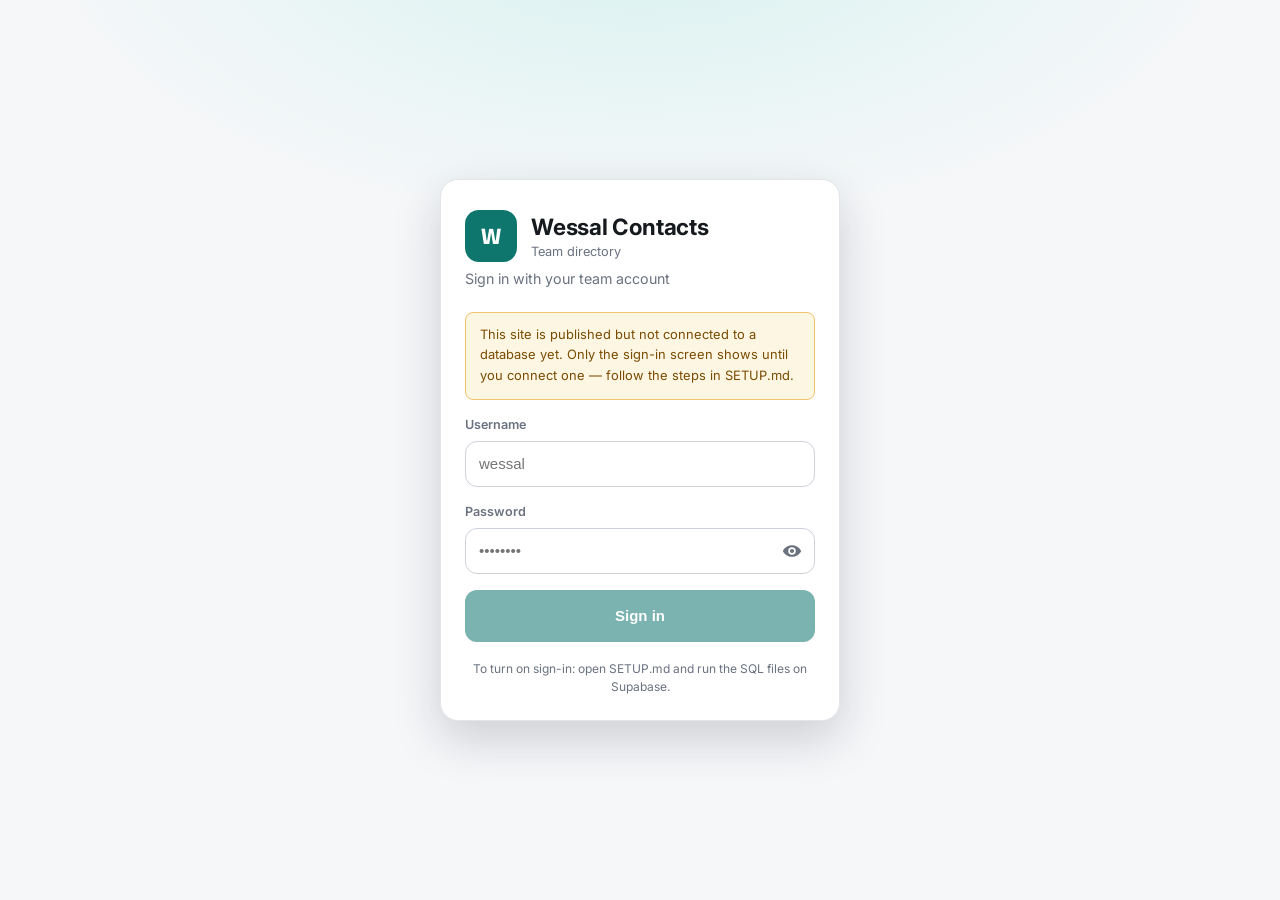
==== commit 5a6ed34b: "Lock the live site behind the login screen" ====
--- a/index.html
+++ b/index.html
@@ -32,6 +32,8 @@
 
     <p class="auth-note" data-i18n="auth.subtitle">سجّل الدخول بحساب فريقك</p>
 
+    <p id="login-notice" class="auth-notice" hidden></p>
+
     <form id="login-form" novalidate>
       <label class="field">
         <span class="field-label" data-i18n="auth.username">اسم المستخدم</span>
@@ -105,6 +107,7 @@
         <button class="icon-btn" id="admin-open" type="button" hidden
                 data-i18n-aria="header.adminTools" aria-label="Admin tools">
           <svg viewBox="0 0 24 24" width="20" height="20" aria-hidden="true"><path fill="currentColor" d="M12 2 3 6v6c0 5.2 3.8 9.9 9 10.9 5.2-1 9-5.7 9-10.9V6l-9-4Zm0 2.2 7 3.1V12c0 4.2-2.9 8.1-7 9.1-4.1-1-7-4.9-7-9.1V7.3l7-3.1Zm-1 4.3a1 1 0 0 0-1 1v3.5H7a1 1 0 1 0 0 2h3v3.5a1 1 0 1 0 2 0V13h3a1 1 0 1 0 0-2h-3V9.5a1 1 0 0 0-1-1Z"/></svg>
+          <span class="btn-badge" id="pending-badge" hidden>0</span>
         </button>
 
         <button class="icon-btn" id="logout" type="button" data-i18n-aria="header.logout" aria-label="Log out">
@@ -242,7 +245,38 @@
             <strong data-i18n="admin.cats">إدارة الفئات</strong>
             <span class="muted" data-i18n="admin.catsDesc">إضافة أو تعديل الفئات</span>
           </button>
-        </div>
+          <button class="admin-card" id="admin-activity" type="button">
+            <svg viewBox="0 0 24 24" width="22" height="22" aria-hidden="true"><path fill="currentColor" d="M12 2a10 10 0 1 0 0 20 10 10 0 0 0 0-20Zm1 15h-2v-6h2v6Zm0-8h-2V7h2v2Z"/></svg>
+            <strong data-i18n="admin.activity">التعديلات والسجل</strong>
+            <span class="muted" data-i18n="admin.activityDesc">اعتماد تعديلات الأعضاء ومتابعة النشاط</span>
+          </button>
+        </div>
+      </div>
+    </div>
+  </section>
+
+  <!-- ---------- Approvals + activity log ---------- -->
+  <section class="sheet" id="activity-sheet" hidden aria-modal="true" role="dialog">
+    <div class="sheet-scrim" data-close-activity></div>
+    <div class="sheet-panel">
+      <header class="sheet-head">
+        <h2 data-i18n="act.title">التعديلات وسجل النشاط</h2>
+        <button class="icon-btn" type="button" data-close-activity aria-label="Close">&times;</button>
+      </header>
+
+      <div class="act-tabs" role="tablist">
+        <button type="button" class="act-tab active" data-act-tab="pending" role="tab"
+                data-i18n="act.tabPending">بانتظار الموافقة</button>
+        <button type="button" class="act-tab" data-act-tab="log" role="tab"
+                data-i18n="act.tabLog">سجل النشاط</button>
+      </div>
+
+      <div class="sheet-body" id="act-pending">
+        <div id="act-pending-list"></div>
+      </div>
+
+      <div class="sheet-body" id="act-log" hidden>
+        <div id="act-log-list"></div>
       </div>
     </div>
   </section>
--- a/assets/css/styles.css
+++ b/assets/css/styles.css
@@ -997,3 +997,139 @@
 }
 
 
+
+/* =====================================================================
+   Approvals + activity log
+   ===================================================================== */
+
+/* The count bubble on the admin shield */
+.icon-btn { position: relative; }
+.btn-badge {
+  position: absolute;
+  top: -3px;
+  inset-inline-end: -3px;
+  min-width: 18px;
+  height: 18px;
+  padding: 0 5px;
+  border-radius: 999px;
+  background: var(--danger);
+  color: #fff;
+  font-size: .66rem;
+  font-weight: 800;
+  line-height: 18px;
+  text-align: center;
+  box-shadow: 0 0 0 2px var(--bg-elevated);
+}
+
+/* "Waiting for approval" marker */
+.badge-pending { background: #fef3c7; color: #b45309; }
+[data-theme="dark"] .badge-pending { background: #3a2a08; color: #fbbf24; }
+
+/* Tabs: pending / log */
+.act-tabs {
+  display: flex;
+  gap: 6px;
+  padding: 0 16px 12px;
+  border-bottom: 1px solid var(--border);
+}
+.act-tab {
+  flex: 1;
+  padding: 10px 12px;
+  border: 1px solid var(--border);
+  border-radius: var(--radius-sm);
+  background: var(--bg);
+  color: var(--text-muted);
+  font-weight: 700;
+  font-size: .88rem;
+  cursor: pointer;
+  transition: background-color .15s ease, color .15s ease;
+}
+.act-tab.active {
+  background: var(--brand);
+  border-color: var(--brand);
+  color: var(--brand-contrast);
+}
+
+/* One pending request */
+.act-item {
+  padding: 13px;
+  margin-bottom: 10px;
+  border: 1px solid var(--border);
+  border-radius: var(--radius);
+  background: var(--bg);
+}
+.act-item-head {
+  display: flex;
+  flex-wrap: wrap;
+  align-items: baseline;
+  gap: 4px 10px;
+  margin-bottom: 8px;
+}
+.act-item-head strong { font-size: .95rem; }
+.act-item-head .muted { font-size: .78rem; }
+
+/* The field-by-field difference */
+.act-diff { list-style: none; margin: 0; padding: 0; display: grid; gap: 6px; }
+.act-diff li {
+  display: flex;
+  flex-wrap: wrap;
+  align-items: baseline;
+  gap: 6px;
+  font-size: .85rem;
+}
+.act-diff-field {
+  min-width: 92px;
+  color: var(--text-muted);
+  font-weight: 700;
+}
+.act-from { color: var(--danger); text-decoration: line-through; }
+.act-to { color: var(--brand); font-weight: 700; text-decoration: none; }
+.act-arrow { color: var(--text-muted); }
+[dir="rtl"] .act-arrow { display: inline-block; transform: scaleX(-1); }
+
+.act-actions { display: flex; gap: 8px; margin-top: 12px; }
+.act-actions .btn { flex: 1; }
+.act-empty { text-align: center; padding: 26px 10px; }
+
+/* The audit trail */
+.act-log { list-style: none; margin: 0; padding: 0; display: grid; gap: 2px; }
+.act-log-row {
+  display: flex;
+  align-items: baseline;
+  gap: 9px;
+  padding: 9px 4px;
+  border-bottom: 1px solid var(--border);
+  font-size: .86rem;
+}
+.act-log-row:last-child { border-bottom: 0; }
+.act-dot {
+  flex: 0 0 auto;
+  width: 9px; height: 9px;
+  border-radius: 50%;
+  background: var(--text-muted);
+}
+.act-dot.act-create { background: #16a34a; }
+.act-dot.act-update { background: var(--brand); }
+.act-dot.act-delete { background: var(--danger); }
+.act-dot.act-approve { background: #16a34a; }
+.act-dot.act-reject { background: var(--danger); }
+.act-dot.act-request { background: #d97706; }
+.act-log-text { flex: 1; min-width: 0; }
+.act-log-when { flex: 0 0 auto; font-size: .74rem; }
+/* Notice shown on the login screen when the site has no database yet */
+.auth-notice {
+  margin: 0 0 16px;
+  padding: 12px 14px;
+  border: 1px solid #f0c36d;
+  border-radius: var(--radius-sm);
+  background: #fdf6e3;
+  color: #7a4b00;
+  font-size: .86rem;
+  line-height: 1.6;
+}
+[data-theme="dark"] .auth-notice {
+  border-color: #6b4a12;
+  background: #2e2210;
+  color: #fbbf24;
+}
+.auth-notice[hidden] { display: none !important; }
